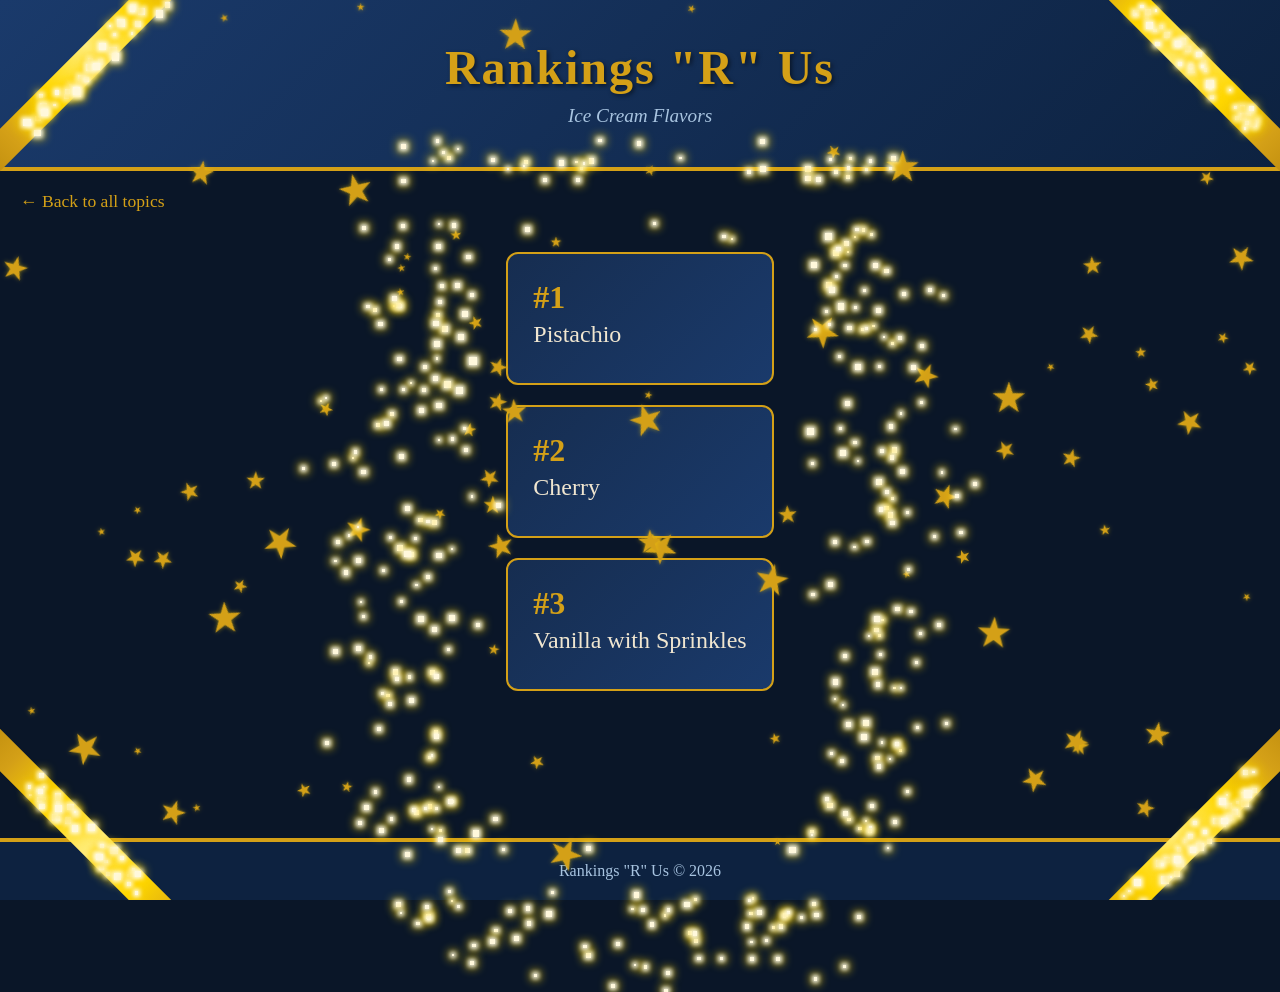
==== ice-cream-flavors.html @ 4c8692a4 "Add princess movie rankings #7-14, ice cream page, glitter/stars decorations Completed all 14 prince" ====
<!DOCTYPE html>
<html lang="en">
<head>
    <meta charset="UTF-8">
    <meta name="viewport" content="width=device-width, initial-scale=1.0">
    <title>Ice Cream Flavors - Rankings "R" Us</title>
    <link rel="stylesheet" href="style.css">
</head>
<body>
<div class="corner-band corner-tl"></div>
    <div class="corner-band corner-tr"></div>
    <div class="corner-band corner-bl"></div>
    <div class="corner-band corner-br"></div>

    <header>
        <h1>Rankings "R" Us</h1>
        <p class="tagline">Ice Cream Flavors</p>
    </header>

    <a href="index.html" class="back-link">&larr; Back to all topics</a>

    <div class="rankings">
        <div class="ranking-item">
            <div class="rank">#1</div>
            <div class="name">Pistachio</div>
            <div class="review"></div>
        </div>

        <div class="ranking-item">
            <div class="rank">#2</div>
            <div class="name">Cherry</div>
            <div class="review"></div>
        </div>

        <div class="ranking-item">
            <div class="rank">#3</div>
            <div class="name">Vanilla with Sprinkles</div>
            <div class="review"></div>
        </div>

        <!-- More rankings coming soon! -->
    </div>

    <footer>
        <p>Rankings "R" Us &copy; 2026</p>
    </footer>
    <script src="sparkles.js"></script>
</body>
</html>
---- style.css ----
* {
    margin: 0;
    padding: 0;
    box-sizing: border-box;
}

body {
    font-family: 'Georgia', serif;
    background-color: #0a1628;
    color: #f0e6d0;
    min-height: 100vh;
    display: flex;
    flex-direction: column;
    position: relative;
    overflow-x: hidden;
}


/* Gold corner bands with glitter */
.corner-band {
    position: fixed;
    pointer-events: none;
    z-index: 999;
    width: 300px;
    height: 300px;
    overflow: hidden;
}

.corner-band::before {
    content: '';
    position: absolute;
    background: linear-gradient(
        to right,
        #b8860b,
        #d4a017,
        #ffd700,
        #ffed80,
        #ffd700,
        #d4a017,
        #b8860b
    );
    animation: band-shimmer 3s ease-in-out infinite alternate;
}

/* Top-left */
.corner-tl {
    top: 0;
    left: 0;
}
.corner-tl::before {
    width: 350px;
    height: 30px;
    top: 40px;
    left: -80px;
    transform: rotate(-45deg);
    transform-origin: center;
}

/* Top-right */
.corner-tr {
    top: 0;
    right: 0;
}
.corner-tr::before {
    width: 350px;
    height: 30px;
    top: 40px;
    right: -80px;
    transform: rotate(45deg);
    transform-origin: center;
}

/* Bottom-left */
.corner-bl {
    bottom: 0;
    left: 0;
}
.corner-bl::before {
    width: 350px;
    height: 30px;
    bottom: 40px;
    left: -80px;
    transform: rotate(45deg);
    transform-origin: center;
}

/* Bottom-right */
.corner-br {
    bottom: 0;
    right: 0;
}
.corner-br::before {
    width: 350px;
    height: 30px;
    bottom: 40px;
    right: -80px;
    transform: rotate(-45deg);
    transform-origin: center;
}

/* Glitter particles */
.sparkle {
    position: fixed;
    pointer-events: none;
    z-index: 1000;
    width: 4px;
    height: 4px;
    background: #fff8dc;
    box-shadow: 0 0 4px 2px rgba(255, 255, 255, 0.9), 0 0 8px 4px rgba(255, 215, 0, 0.6);
    animation: glitter var(--duration) ease-in-out infinite var(--delay);
}

@keyframes band-shimmer {
    0% { filter: brightness(0.9); }
    50% { filter: brightness(1.3); }
    100% { filter: brightness(0.9); }
}

@keyframes glitter {
    0%, 100% { opacity: 0; transform: scale(0.2); }
    50% { opacity: var(--max-opacity, 1); transform: scale(1.2); }
}

/* Gold stars scattered across background */
.gold-star {
    position: fixed;
    pointer-events: none;
    z-index: 0;
    color: #d4a017;
    text-shadow: 0 0 4px rgba(255, 215, 0, 0.5);
    animation: star-twinkle var(--star-duration) ease-in-out infinite var(--star-delay);
    line-height: 1;
}

@keyframes star-twinkle {
    0%, 100% { opacity: var(--star-min-opacity); transform: scale(0.8) rotate(0deg); }
    50% { opacity: var(--star-max-opacity); transform: scale(1.1) rotate(15deg); }
}

header {
    background: linear-gradient(135deg, #1a3a6b, #0d2240);
    border-bottom: 4px solid #d4a017;
    text-align: center;
    padding: 40px 20px;
}

header h1 {
    font-size: 3em;
    color: #d4a017;
    text-shadow: 2px 2px 4px rgba(0, 0, 0, 0.5);
    letter-spacing: 2px;
}

header .tagline {
    font-size: 1.2em;
    color: #a8c4e0;
    margin-top: 10px;
    font-style: italic;
}

nav {
    max-width: 800px;
    margin: 40px auto;
    padding: 0 20px;
    flex: 1;
}

nav h2 {
    font-size: 1.8em;
    color: #d4a017;
    text-align: center;
    margin-bottom: 20px;
}

.topic-list {
    list-style: none;
    display: grid;
    grid-template-columns: repeat(auto-fill, minmax(250px, 1fr));
    gap: 15px;
}

.topic-list li a {
    display: block;
    background: linear-gradient(135deg, #162d50, #1a3a6b);
    border: 2px solid #d4a017;
    border-radius: 12px;
    padding: 25px 20px;
    text-align: center;
    color: #f0e6d0;
    text-decoration: none;
    font-size: 1.3em;
    font-weight: bold;
    transition: all 0.3s ease;
}

.topic-list li a:hover {
    background: linear-gradient(135deg, #1a3a6b, #244e80);
    transform: translateY(-3px);
    box-shadow: 0 6px 20px rgba(212, 160, 23, 0.3);
}

/* Ranking page styles */
.back-link {
    display: inline-block;
    color: #d4a017;
    text-decoration: none;
    margin: 20px;
    font-size: 1.1em;
}

.back-link:hover {
    text-decoration: underline;
}

.rankings {
    max-width: 800px;
    margin: 20px auto;
    padding: 0 20px 40px;
    flex: 1;
}

.ranking-item {
    background: linear-gradient(135deg, #162d50, #1a3a6b);
    border: 2px solid #d4a017;
    border-radius: 12px;
    padding: 25px;
    margin-bottom: 20px;
}

.ranking-item .rank {
    font-size: 2em;
    color: #d4a017;
    font-weight: bold;
}

.ranking-item .name {
    font-size: 1.5em;
    color: #f0e6d0;
    margin: 5px 0;
}

.ranking-item .review {
    font-size: 1.1em;
    color: #a8c4e0;
    line-height: 1.6;
    margin-top: 10px;
}

footer {
    background: #0d2240;
    border-top: 4px solid #d4a017;
    text-align: center;
    padding: 20px;
    color: #a8c4e0;
}
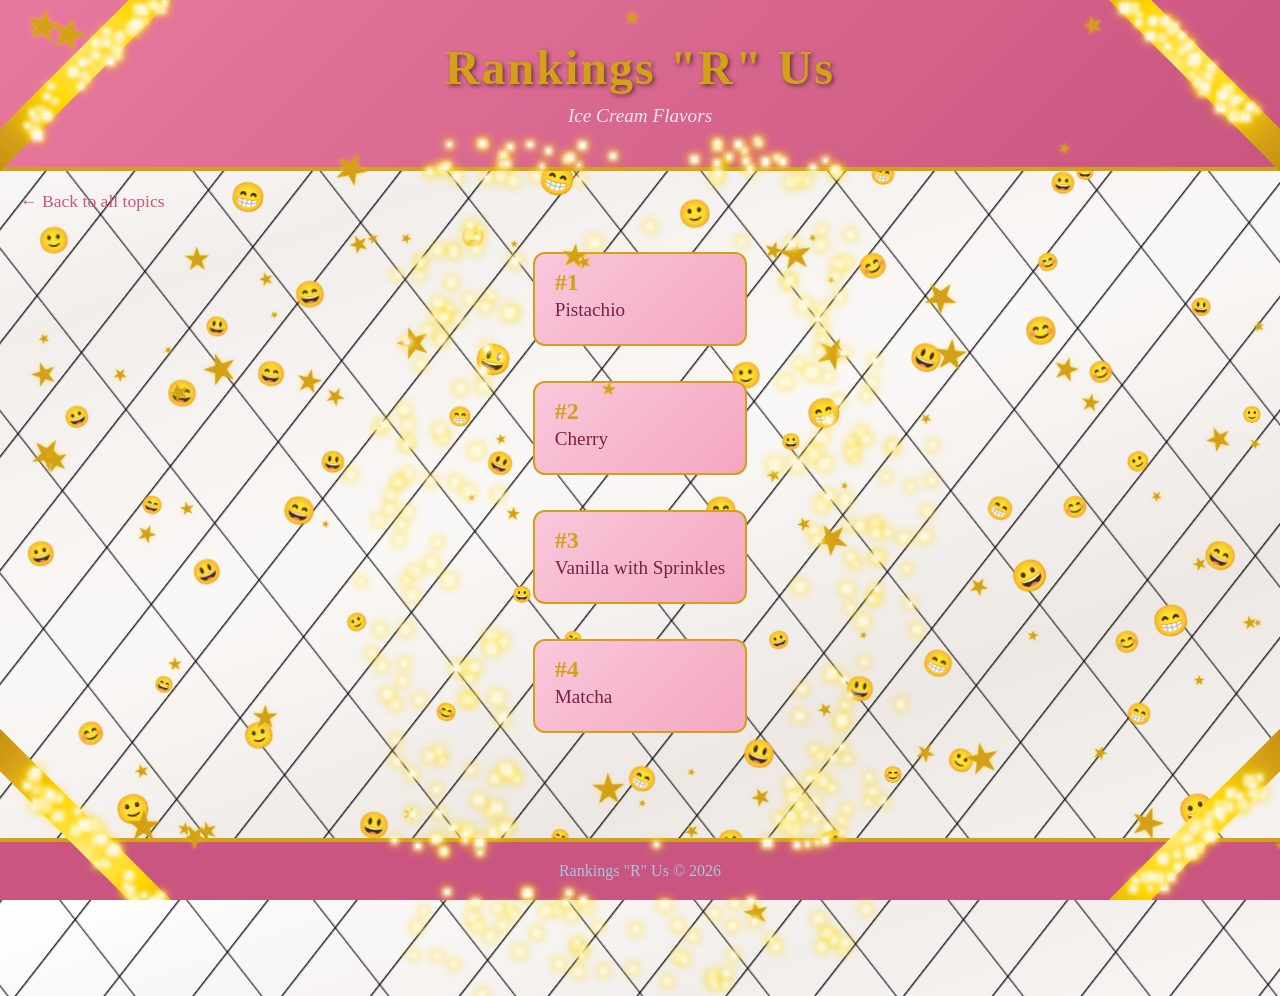
==== commit b804b6aa: "Update ice cream flavors page with new version Co-Authored-By: Claude Opus 4.6 <noreply@anthropic.co" ====
--- a/ice-cream-flavors.html
+++ b/ice-cream-flavors.html
@@ -5,6 +5,133 @@
     <meta name="viewport" content="width=device-width, initial-scale=1.0">
     <title>Ice Cream Flavors - Rankings "R" Us</title>
     <link rel="stylesheet" href="style.css">
+    <style>
+        body {
+            background-color: #f9f5f2;
+            background-image:
+                repeating-linear-gradient(
+                    128deg,
+                    transparent 0px,
+                    rgba(0,0,0,0.85) 1px,
+                    rgba(0,0,0,0.4) 2px,
+                    transparent 3px,
+                    transparent 70px
+                ),
+                repeating-linear-gradient(
+                    52deg,
+                    transparent 0px,
+                    rgba(0,0,0,0.7) 1px,
+                    rgba(0,0,0,0.3) 2px,
+                    transparent 3px,
+                    transparent 100px
+                ),
+                linear-gradient(
+                    160deg,
+                    #ffffff 0%,
+                    #f2eeeb 25%,
+                    #faf8f6 50%,
+                    #ede8e4 75%,
+                    #f8f5f2 100%
+                );
+        }
+
+        header {
+            background: linear-gradient(135deg, #e8799e, #c95580);
+        }
+
+        header .tagline {
+            color: #fce4ee;
+        }
+
+        .back-link {
+            color: #c95580;
+        }
+
+        .ranking-item {
+            background: linear-gradient(135deg, #f9c8dc, #f4a7c0);
+            border: 2px solid #d4a017;
+            border-radius: 12px;
+            padding: 15px 20px;
+            margin-bottom: 35px;
+        }
+
+        .ranking-item .rank {
+            font-size: 1.5em;
+            color: #d4a017;
+            font-weight: bold;
+        }
+
+        .ranking-item .name {
+            font-size: 1.2em;
+            color: #7a2040;
+            margin: 3px 0;
+        }
+
+        .ranking-item .review {
+            font-size: 1em;
+            color: #a04060;
+            line-height: 1.6;
+            margin-top: 8px;
+        }
+
+        footer {
+            background: #c95580;
+        }
+        .smiley {
+            position: fixed;
+            pointer-events: none;
+            z-index: -1;
+            opacity: 1;
+            user-select: none;
+        }
+    </style>
+    <script>
+        document.addEventListener('DOMContentLoaded', function() {
+            const smileys = ['😊', '😄', '🙂', '😁', '😀', '😃'];
+            const positions = [
+                [7, 8], [23, 31], [41, 12], [63, 44], [82, 19],
+                [15, 62], [34, 78], [55, 55], [74, 83], [90, 67],
+                [5, 45], [28, 90], [48, 33], [70, 10], [88, 50],
+                [18, 20], [60, 70], [38, 50], [80, 35], [12, 75],
+                [3, 25], [50, 5], [92, 88], [25, 50], [67, 28],
+                [43, 92], [9, 88], [77, 55], [32, 15], [58, 82],
+                [85, 40], [20, 40], [46, 60], [72, 72], [95, 15],
+                [37, 38], [64, 92], [11, 55], [53, 22], [88, 78],
+                [2, 60], [16, 35], [30, 5], [44, 70], [57, 40],
+                [68, 18], [79, 62], [93, 33], [6, 80], [22, 55],
+                [36, 25], [49, 85], [61, 48], [75, 8], [87, 70],
+                [13, 42], [27, 68], [42, 18], [56, 92], [71, 38],
+                [83, 55], [4, 15], [19, 80], [35, 45], [52, 10],
+                [66, 75], [81, 28], [94, 60], [8, 95], [24, 12],
+                [40, 65], [54, 35], [69, 85], [84, 18], [97, 45]
+            ];
+            const sizes = [1.2, 1.6, 1.0, 1.8, 1.3, 1.5, 1.1, 1.7, 1.4, 1.9,
+                           1.3, 1.6, 1.0, 1.5, 1.2, 1.8, 1.1, 1.4, 1.7, 1.0,
+                           1.6, 1.2, 1.9, 1.3, 1.5, 1.0, 1.8, 1.4, 1.1, 1.7,
+                           1.3, 1.5, 1.2, 1.6, 1.0, 1.9, 1.4, 1.1, 1.7, 1.3,
+                           1.5, 1.2, 1.8, 1.0, 1.6, 1.3, 1.9, 1.1, 1.4, 1.7,
+                           1.2, 1.5, 1.0, 1.8, 1.3, 1.6, 1.1, 1.9, 1.4, 1.7,
+                           1.3, 1.0, 1.6, 1.2, 1.8, 1.5, 1.1, 1.7, 1.4, 1.9];
+            const rotations = [12, -8, 22, -15, 5, -25, 18, -3, 30, -12,
+                               -20, 8, -5, 15, -28, 10, -18, 25, -10, 20,
+                               -7, 14, -22, 6, -30, 19, -13, 28, -4, 17,
+                               -24, 9, -16, 23, -2, 11, -27, 16, -9, 21,
+                               -14, 7, -19, 26, -6, 13, -29, 4, -21, 18,
+                               -11, 24, -3, 20, -17, 8, -26, 15, -8, 22,
+                               -15, 30, -12, 5, -23, 10, -18, 27, -7, 14];
+
+            positions.forEach(([x, y], i) => {
+                const el = document.createElement('div');
+                el.className = 'smiley';
+                el.textContent = smileys[i % smileys.length];
+                el.style.left = x + 'vw';
+                el.style.top = y + 'vh';
+                el.style.fontSize = sizes[i] + 'em';
+                el.style.transform = `rotate(${rotations[i]}deg)`;
+                document.body.appendChild(el);
+            });
+        });
+    </script>
 </head>
 <body>
 <div class="corner-band corner-tl"></div>
@@ -38,6 +165,12 @@
             <div class="review"></div>
         </div>
 
+        <div class="ranking-item">
+            <div class="rank">#4</div>
+            <div class="name">Matcha</div>
+            <div class="review"></div>
+        </div>
+
         <!-- More rankings coming soon! -->
     </div>
 
